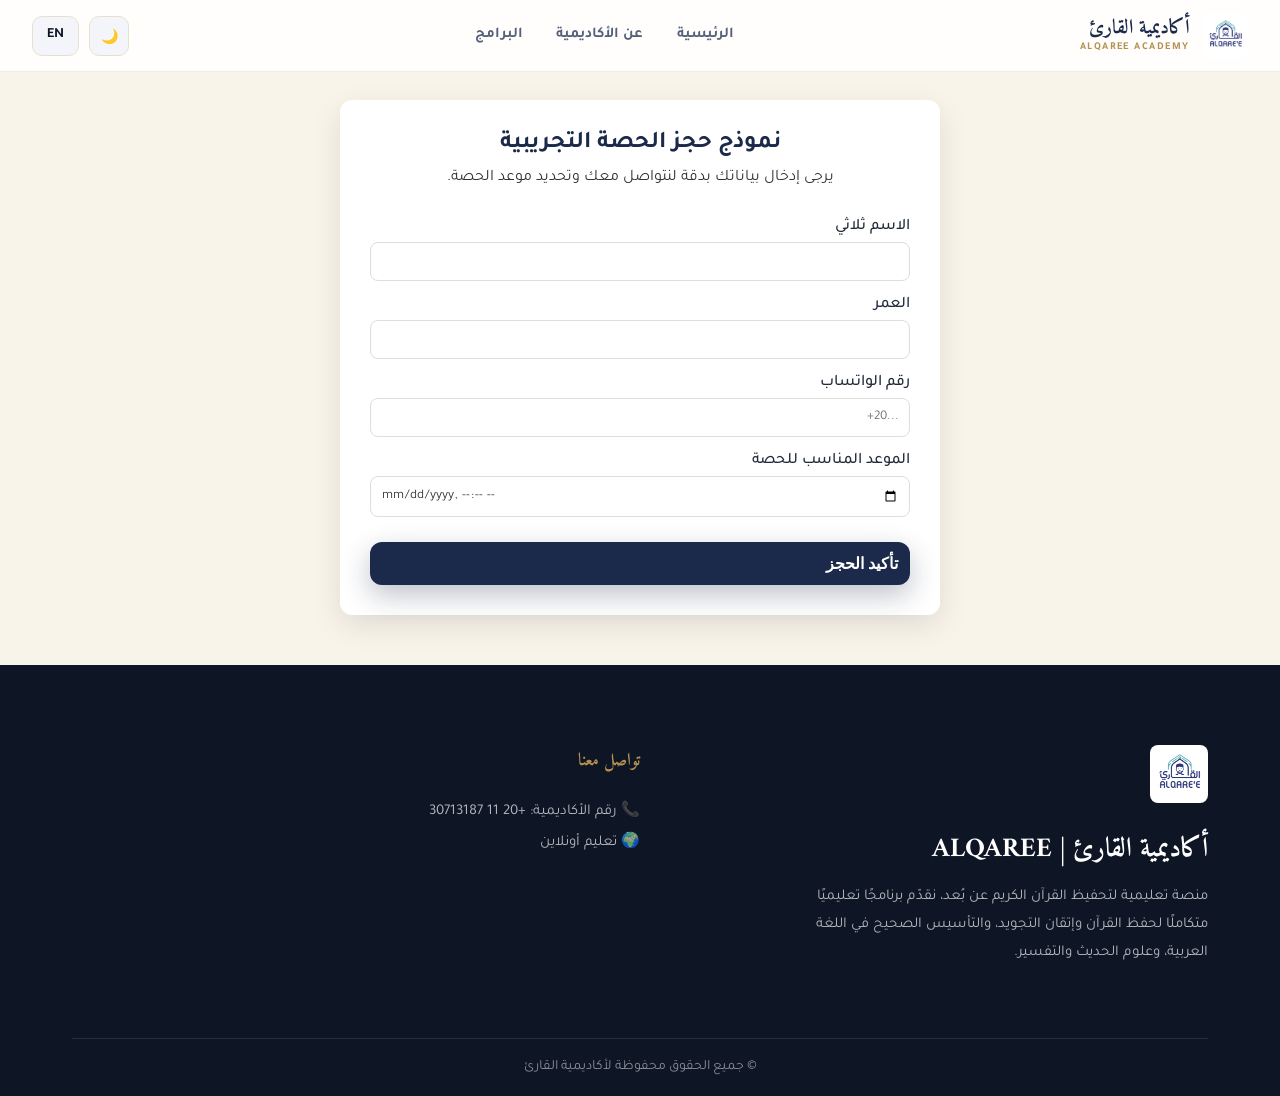
==== booking.html @ 264953ca "Create booking.html" ====
<!DOCTYPE html>
<html lang="ar" dir="rtl" data-theme="light">
<head>
<meta charset="UTF-8">
<meta name="viewport" content="width=device-width, initial-scale=1.0">
<title data-i18n="page_title">حجز الحصة التجريبية | أكاديمية القارئ</title>

<!-- Facebook Domain Verification -->
<meta name="facebook-domain-verification" content="b0ya1igfwfctsyfif7f6wbqthtu5ta" />

<!-- Meta Pixel Code -->
<script>
!function(f,b,e,v,n,t,s)
{if(f.fbq)return;n=f.fbq=function(){n.callMethod?
n.callMethod.apply(n,arguments):n.queue.push(arguments)};
if(!f._fbq)f._fbq=n;n.push=n;n.loaded=!0;n.version='2.0';
n.queue=[];t=b.createElement(e);t.async=!0;
t.src=v;s=b.getElementsByTagName(e)[0];
s.parentNode.insertBefore(t,s)}(window, document,'script',
'https://connect.facebook.net/en_US/fbevents.js');
fbq('init', '1614909166922702');
fbq('track', 'PageView');
// حدث جديد لتتبع من بدأ في ملء البيانات
fbq('track', 'InitiateCheckout'); 
</script>
<noscript><img height="1" width="1" style="display:none"
src="https://www.facebook.com/tr?id=1614909166922702&ev=PageView&noscript=1"
/></noscript>
<!-- End Meta Pixel Code -->

<meta name="description" content="احجز حصتك التجريبية المجانية الآن مع أكاديمية القارئ.">
<meta name="theme-color" content="#1B2A4A">
<link rel="preconnect" href="https://fonts.googleapis.com">
<link rel="preconnect" href="https://fonts.gstatic.com" crossorigin>
<link href="https://fonts.googleapis.com/css2?family=Amiri:wght@400;700&family=Tajawal:wght@300;400;500;700;800;900&family=Inter:wght@300;400;500;600;700&display=swap" rel="stylesheet">
<link rel="stylesheet" href="style.css">

<style>
    /* تنسيقات إضافية لضبط شكل الصفحة لتكون مخصصة للحجز */
    .booking-page-container {
        max-width: 600px;
        margin: 100px auto 50px;
        padding: 30px;
        background-color: var(--card-bg, #fff);
        border-radius: 12px;
        box-shadow: 0 10px 30px rgba(0,0,0,0.1);
    }
    .booking-page-container h2 {
        text-align: center;
        color: var(--primary-color, #1B2A4A);
        margin-bottom: 10px;
    }
    .booking-page-container p {
        text-align: center;
        margin-bottom: 30px;
        color: var(--text-color, #333);
    }
</style>
</head>
<body>

<!-- NAVBAR -->
<nav id="navbar">
  <a class="nav-logo" href="index.html">
    <img src="assets/logo.jpg" alt="أكاديمية القارئ">
    <div class="nav-logo-text">
      <div class="nav-logo-ar" data-i18n="logo_ar">أكاديمية القارئ</div>
      <div class="nav-logo-en">ALQAREE ACADEMY</div>
    </div>
  </a>
  <ul class="nav-links">
    <!-- تم تعديل الروابط لتعود للصفحة الرئيسية -->
    <li><a href="index.html" data-i18n="nav_home">الرئيسية</a></li>
    <li><a href="index.html#about" data-i18n="nav_about">عن الأكاديمية</a></li>
    <li><a href="index.html#services" data-i18n="nav_services">البرامج</a></li>
  </ul>
  <div class="nav-actions">
    <button class="theme-toggle" id="theme-toggle-btn" aria-label="تبديل الوضع الليلي والنهاري">🌙</button>
    <button class="lang-toggle" id="lang-toggle-btn" aria-label="تبديل اللغة">EN</button>
  </div>
</nav>

<!-- MAIN BOOKING SECTION -->
<section class="container">
    <div class="booking-page-container">
        <h2 data-i18n="modal_heading">نموذج حجز الحصة التجريبية</h2>
        <p>يرجى إدخال بياناتك بدقة لنتواصل معك وتحديد موعد الحصة.</p>
        
        <form id="academy-register-form" style="display: flex; flex-direction: column; gap: 15px;">
            <!-- حقل الاسم -->
            <div>
                <label style="display: block; margin-bottom: 5px; font-weight: 500;" data-i18n="form_name">الاسم ثلاثي</label>
                <input type="text" name="name" required style="width: 100%; padding: 10px; border: 1px solid #ddd; border-radius: 8px; font-family: inherit; box-sizing: border-box; background: var(--input-bg, #fff); color: var(--text-color, #333);">
            </div>

            <!-- حقل العمر -->
            <div>
                <label style="display: block; margin-bottom: 5px; font-weight: 500;" data-i18n="form_age">العمر</label>
                <input type="number" name="age" required style="width: 100%; padding: 10px; border: 1px solid #ddd; border-radius: 8px; font-family: inherit; box-sizing: border-box; background: var(--input-bg, #fff); color: var(--text-color, #333);">
            </div>
            
            <!-- حقل الواتساب -->
            <div>
                <label style="display: block; margin-bottom: 5px; font-weight: 500;" data-i18n="form_whatsapp">رقم الواتساب</label>
                <input type="tel" name="whatsapp" dir="ltr" placeholder="+20..." required style="width: 100%; padding: 10px; border: 1px solid #ddd; border-radius: 8px; font-family: inherit; box-sizing: border-box; text-align: right; background: var(--input-bg, #fff); color: var(--text-color, #333);">
            </div>

            <!-- حقل الموعد -->
            <div>
                <label style="display: block; margin-bottom: 5px; font-weight: 500;" data-i18n="form_appointment">الموعد المناسب للحصة</label>
                <input type="datetime-local" name="appointment" required style="width: 100%; padding: 10px; border: 1px solid #ddd; border-radius: 8px; font-family: inherit; box-sizing: border-box; background: var(--input-bg, #fff); color: var(--text-color, #333);">
            </div>
            
            <button type="submit" class="btn-primary" id="submit-btn" style="width: 100%; margin-top: 10px; padding: 12px; font-size: 16px; border: none; cursor: pointer;" data-i18n="form_submit">تأكيد الحجز</button>
            <p id="form-message" style="text-align: center; font-weight: bold; margin-top: 10px; display: none;"></p>
        </form>
    </div>
</section>

<!-- FOOTER -->
<footer>
  <div class="container">
    <div class="footer-grid">
      <div>
        <div class="footer-brand">
            <img src="assets/logo.jpg" alt="أكاديمية القارئ">
            <h2 class="footer-brand-title">أكاديمية القارئ | ALQAREE</h2>
        </div>
        <p class="footer-about" data-i18n="footer_desc">منصة تعليمية لتحفيظ القرآن الكريم عن بُعد، نقدّم برنامجًا تعليميًا متكاملًا لحفظ القرآن وإتقان التجويد، والتأسيس الصحيح في اللغة العربية، وعلوم الحديث والتفسير.</p>
      </div>
      <div>
        <h4 class="footer-col-title" data-i18n="footer_contact_title">تواصل معنا</h4>
        <div class="footer-contact">
            <p data-i18n="footer_phone">📞 رقم الأكاديمية: +20 11 30713187</p>
            <p data-i18n="footer_online">🌍 تعليم أونلاين</p>
        </div>
      </div>
    </div>
    <div class="footer-bottom">
      <p data-i18n="footer_rights">© جميع الحقوق محفوظة لأكاديمية القارئ</p>
    </div>
  </div>
</footer>

<script src="script.js"></script>
</body>
</html>
---- style.css ----
/* ==========================================================================
   أكاديمية القارئ — Design System
   نظام لوني موحّد: كحلي ملكي + بيج دافئ + ذهبي أكاديمي
   ========================================================================== */

:root {
  /* ---- 1. Core brand palette (single source of truth) ---- */
  --navy-950: #0E1626;
  --navy-900: #14213D;
  --navy-800: #1B2A4A;
  --navy-700: #253966;
  --navy-600: #34477A;
  --navy-500: #4B5D8C;
  --navy-100: #E9ECF4;
  --navy-50:  #F3F5FA;

  --gold-700: #9B7A3F;
  --gold-600: #B4914F;   /* ذهبي أكاديمي أساسي */
  --gold-500: #C7A667;
  --gold-300: #DEC48F;
  --gold-100: #F1E5CC;

  --beige-100: #F8F4EA;  /* بيج دافئ — خلفية عامة */
  --beige-50:  #FBF8F1;
  --beige-200: #EFE7D4;
  --ink: #232C3D;        /* لون النص الأساسي */

  /* ---- 2. Semantic tokens (light mode) — used across the whole page ---- */
  --primary-navy: var(--navy-800);
  --primary-navy-deep: var(--navy-950);
  --bg-beige: var(--beige-100);
  --card-bg: #FFFFFF;
  --card-bg-tint: var(--beige-50);
  --accent-gold: var(--gold-600);
  --accent-gold-light: var(--gold-300);
  --accent-gold-soft: rgba(180, 145, 79, 0.12);
  --text-main: var(--ink);
  --shadow-3d: 0 20px 45px rgba(20, 33, 61, 0.10), 0 2px 10px rgba(20, 33, 61, 0.05);

  --primary: var(--navy-700);
  --primary-dark: var(--navy-900);
  --primary-light: var(--navy-500);
  --primary-soft: var(--navy-100);
  --secondary: var(--gold-600);
  --secondary-dark: var(--gold-700);
  --secondary-light: var(--gold-300);
  --secondary-soft: var(--gold-100);
  --background: var(--beige-50);
  --background-soft: var(--beige-200);
  --surface: #FFFFFF;
  --surface-soft: var(--navy-50);
  --text-primary: var(--navy-950);
  --text-secondary: #55617A;
  --text-muted: #7C879C;
  --border: #E7E0CF;
  --divider: rgba(27, 42, 74, 0.08);
  --white: #ffffff;
  --dark-neutral: var(--navy-950);
  --font-display: 'Amiri', serif;
  --font-body: 'Tajawal', sans-serif;
  --radius: 18px;
  --radius-sm: 12px;
  --shadow: 0 4px 24px rgba(27, 42, 74, 0.08);
  --shadow-lg: 0 16px 50px rgba(27, 42, 74, 0.16);
  --wa: #25D366;

  /* ---- 3. Motion tokens ---- */
  --ease-soft: cubic-bezier(0.22, 1, 0.36, 1);
  --ease-spring: cubic-bezier(0.34, 1.56, 0.64, 1);
  --section-pad: 100px;
}

[data-theme="dark"] {
  --primary-navy: #0B1220;
  --primary-navy-deep: #05070D;
  --bg-beige: #0A0F1C;
  --card-bg: #141C30;
  --card-bg-tint: #101728;
  --accent-gold: #D8BD84;
  --accent-gold-light: #E8D6AE;
  --accent-gold-soft: rgba(216, 189, 132, 0.10);
  --text-main: #EDEAE0;
  --shadow-3d: 0 20px 45px rgba(0, 0, 0, 0.45), 0 2px 10px rgba(0, 0, 0, 0.3);

  --primary: #8B97BE;
  --primary-dark: #AEB9DA;
  --primary-light: #3B4A72;
  --primary-soft: #1B2740;
  --secondary: #D8BD84;
  --secondary-dark: #E8D6AE;
  --secondary-light: #8A7343;
  --secondary-soft: #241E12;
  --background: #0A0F1C;
  --background-soft: #101828;
  --surface: #141C30;
  --surface-soft: #1B2540;
  --text-primary: #EDEAE0;
  --text-secondary: #C3C7D4;
  --text-muted: #8891A4;
  --border: #26314A;
  --divider: rgba(139, 151, 190, 0.16);
  --white: #141C30;
  --dark-neutral: #05070D;
}

*, *::before, *::after { box-sizing: border-box; margin: 0; padding: 0; }
html { scroll-behavior: smooth; }

body {
  font-family: var(--font-body);
  background: var(--bg-beige);
  color: var(--text-main);
  overflow-x: hidden;
  transition: background 0.35s ease, color 0.35s ease;
  -webkit-font-smoothing: antialiased;
}

[data-lang="en"] { font-family: 'Inter', var(--font-body); }

/* ── Accessibility: visible keyboard focus everywhere ── */
a:focus-visible,
button:focus-visible,
input:focus-visible,
[tabindex]:focus-visible {
  outline: 2px solid var(--accent-gold);
  outline-offset: 3px;
  border-radius: 4px;
}

::selection { background: var(--accent-gold); color: var(--primary-navy-deep); }

/* ══ SCROLLBAR ══ */
::-webkit-scrollbar { width: 8px; }
::-webkit-scrollbar-track { background: var(--primary-soft); }
::-webkit-scrollbar-thumb { background: var(--primary-light); border-radius: 10px; }

/* ══════════════════════════ NAVBAR ══════════════════════════ */
nav {
  position: fixed; top: 0; left: 0; right: 0; z-index: 1000;
  padding: 0 2rem;
  height: 72px;
  display: flex; align-items: center; justify-content: space-between;
  background: var(--surface);
  background: color-mix(in srgb, var(--surface) 88%, transparent);
  backdrop-filter: blur(20px) saturate(140%);
  -webkit-backdrop-filter: blur(20px) saturate(140%);
  border-bottom: 1px solid var(--divider);
  transition: box-shadow 0.3s ease, height 0.3s ease, background 0.3s ease;
}
nav.scrolled {
  height: 64px;
  box-shadow: 0 8px 32px rgba(20, 33, 61, 0.10);
}
.nav-logo {
  display: flex; align-items: center; gap: 12px;
  text-decoration: none;
}
.nav-logo img {
  height: 46px;
  width: auto;
  object-fit: contain;
  border-radius: 8px;
  transition: transform 0.3s var(--ease-soft);
}
.nav-logo:hover img { transform: rotate(-4deg) scale(1.04); }
.nav-logo-text { line-height: 1.25; }
.nav-logo-ar {
  font-family: var(--font-display);
  font-size: 20px; font-weight: 700;
  color: var(--primary-navy);
}
.nav-logo-en {
  font-size: 10.5px; color: var(--accent-gold);
  letter-spacing: 0.14em;
  text-transform: uppercase;
  font-weight: 700;
}
.nav-links {
  display: flex; align-items: center; gap: 2.1rem;
  list-style: none;
}
.nav-links a {
  position: relative;
  text-decoration: none;
  font-size: 15px; font-weight: 600;
  color: var(--text-secondary);
  transition: color 0.25s ease;
  padding: 4px 0;
}
.nav-links a::after {
  content: '';
  position: absolute; right: 0; bottom: -2px;
  width: 0; height: 2px;
  background: var(--accent-gold);
  transition: width 0.3s var(--ease-soft);
}
[data-dir="ltr"] .nav-links a::after { right: auto; left: 0; }
.nav-links a:hover { color: var(--primary-navy); }
.nav-links a:hover::after { width: 100%; }

.nav-actions {
  display: flex; align-items: center; gap: 10px;
}
.theme-toggle, .lang-toggle {
  background: var(--surface-soft);
  border: 1px solid var(--border);
  color: var(--text-primary);
  width: 40px; height: 40px;
  border-radius: 10px;
  cursor: pointer;
  display: flex; align-items: center; justify-content: center;
  font-size: 14px; font-weight: 700;
  transition: all 0.25s var(--ease-soft);
}
.lang-toggle { width: auto; padding: 0 14px; font-family: inherit; }
.theme-toggle:hover, .lang-toggle:hover {
  background: var(--accent-gold-soft);
  border-color: var(--accent-gold);
  color: var(--accent-gold);
  transform: translateY(-2px);
}

.nav-cta {
  background: var(--primary-navy);
  color: #fff !important;
  padding: 11px 26px;
  border-radius: 10px;
  font-weight: 700 !important;
  border: none;
  cursor: pointer;
  letter-spacing: 0.01em;
  transition: background 0.25s ease, transform 0.2s var(--ease-spring), box-shadow 0.25s ease !important;
  box-shadow: 0 6px 18px rgba(20, 33, 61, 0.22);
}
.nav-cta:hover {
  background: linear-gradient(135deg, var(--primary-navy), var(--navy-700));
  transform: translateY(-2px);
  box-shadow: 0 10px 26px rgba(20, 33, 61, 0.3);
}

.nav-hamburger {
  display: none;
  flex-direction: column; justify-content: center; gap: 5px;
  cursor: pointer; padding: 4px; width: 34px; height: 34px;
  background: none; border: none;
}
.nav-hamburger span {
  display: block; width: 24px; height: 2px;
  background: var(--text-primary); border-radius: 2px;
  transition: transform 0.3s var(--ease-soft), opacity 0.2s ease;
}
.nav-hamburger.active span:nth-child(1) { transform: translateY(7px) rotate(45deg); }
.nav-hamburger.active span:nth-child(2) { opacity: 0; }
.nav-hamburger.active span:nth-child(3) { transform: translateY(-7px) rotate(-45deg); }

.mobile-menu {
  position: fixed; top: 0; left: 0; right: 0; z-index: 999;
  background: var(--surface);
  padding: 90px 1.75rem 2rem;
  box-shadow: var(--shadow-lg);
  display: flex; flex-direction: column; gap: 0.25rem;
  min-height: 100vh;
  transform: translateY(-12px);
  opacity: 0;
  visibility: hidden;
  pointer-events: none;
  transition: opacity 0.3s var(--ease-soft), transform 0.35s var(--ease-soft), visibility 0.3s;
}
.mobile-menu.open {
  transform: translateY(0);
  opacity: 1;
  visibility: visible;
  pointer-events: auto;
}
.mobile-menu a {
  text-decoration: none; font-size: 17px; font-weight: 700;
  color: var(--text-primary); padding: 14px 4px;
  border-bottom: 1px solid var(--border);
  opacity: 0; transform: translateY(10px);
  transition: opacity 0.35s ease, transform 0.35s ease, color 0.2s ease;
}
.mobile-menu.open a { opacity: 1; transform: translateY(0); }
.mobile-menu.open a:nth-child(1) { transition-delay: 0.05s; }
.mobile-menu.open a:nth-child(2) { transition-delay: 0.1s; }
.mobile-menu.open a:nth-child(3) { transition-delay: 0.15s; }
.mobile-menu.open a:nth-child(4) { transition-delay: 0.2s; }
.mobile-menu.open a:nth-child(5) { transition-delay: 0.25s; }
.mobile-menu.open a:nth-child(6) { transition-delay: 0.3s; }
.mobile-menu a:hover { color: var(--accent-gold); }
.mobile-actions {
  display: flex; gap: 10px; justify-content: space-between; margin-top: 14px;
}
.mobile-actions button { flex: 1; padding: 12px; border-radius: 10px; }
.mobile-cta { text-align: center; display: block; width: 100%; border-bottom: none !important; opacity: 1 !important; transform: none !important; margin-top: 8px; }

/* ══════════════════════════ HERO ══════════════════════════ */
.hero {
  min-height: 100vh;
  display: flex; align-items: center;
  position: relative;
  overflow: hidden;
  padding-top: 72px;
  background: linear-gradient(160deg, var(--navy-50) 0%, var(--bg-beige) 55%);
}
.hero-pattern {
  position: absolute; inset: 0;
  opacity: 0.5;
  background-image:
    repeating-linear-gradient(45deg, rgba(180,145,79,0.07) 0 1px, transparent 1px 46px),
    repeating-linear-gradient(-45deg, rgba(180,145,79,0.07) 0 1px, transparent 1px 46px),
    radial-gradient(circle at 15% 25%, rgba(27, 42, 74, 0.07) 0%, transparent 45%),
    radial-gradient(circle at 85% 75%, rgba(180, 145, 79, 0.10) 0%, transparent 40%);
  -webkit-mask-image: linear-gradient(180deg, rgba(0,0,0,0.9), rgba(0,0,0,0.15));
  mask-image: linear-gradient(180deg, rgba(0,0,0,0.9), rgba(0,0,0,0.15));
}

.hero-content {
  position: relative; z-index: 1;
  max-width: 1200px; margin: 0 auto;
  padding: 4rem 2rem;
  display: grid; grid-template-columns: 1.1fr 0.9fr;
  gap: 4rem; align-items: center;
}
.hero-badge {
  display: inline-flex; align-items: center; gap: 8px;
  background: var(--surface);
  border: 1px solid var(--accent-gold-soft);
  color: var(--primary-navy);
  padding: 9px 22px; border-radius: 50px;
  font-size: 13.5px; font-weight: 700;
  letter-spacing: 0.02em;
  margin-bottom: 1.5rem;
  box-shadow: var(--shadow);
  animation: fadeInDown 0.8s var(--ease-soft) both;
}
.hero-title {
  font-family: var(--font-display);
  font-size: clamp(2.4rem, 5vw, 4rem);
  font-weight: 700;
  color: var(--text-primary);
  line-height: 1.22;
  margin-bottom: 1.2rem;
  animation: fadeInDown 0.9s var(--ease-soft) both;
  animation-delay: 0.1s;
}
.hero-title span { color: var(--primary-navy); display: block; font-size: clamp(1.8rem, 3.5vw, 2.5rem); margin-top: 12px;}
.hero-title span:last-child { color: var(--accent-gold); }
.hero-sub {
  font-size: 18px; font-weight: 500;
  color: var(--text-secondary);
  line-height: 1.85;
  max-width: 560px;
  margin-bottom: 2.5rem;
  animation: fadeInDown 1s var(--ease-soft) both;
  animation-delay: 0.2s;
}
.hero-btns {
  display: flex; gap: 16px; flex-wrap: wrap;
  animation: fadeInDown 1.1s var(--ease-soft) both;
  animation-delay: 0.3s;
}
.btn-primary {
  display: inline-flex; align-items: center; gap: 8px;
  background: var(--primary-navy);
  color: var(--white);
  padding: 17px 34px;
  border-radius: 12px;
  font-size: 16px; font-weight: 700;
  text-decoration: none; border: none; cursor: pointer;
  transition: transform 0.25s var(--ease-spring), box-shadow 0.3s ease, background 0.3s ease;
  box-shadow: 0 10px 28px rgba(20, 33, 61, 0.28);
}
.btn-primary:hover {
  background: linear-gradient(135deg, var(--primary-navy), var(--navy-700));
  transform: translateY(-3px);
  box-shadow: 0 16px 36px rgba(20, 33, 61, 0.35);
  color: white;
}
.btn-wa {
  display: inline-flex; align-items: center; gap: 8px;
  background: var(--wa);
  color: #fff;
  padding: 17px 34px;
  border-radius: 12px;
  font-size: 16px; font-weight: 700;
  text-decoration: none;
  transition: transform 0.25s var(--ease-spring), box-shadow 0.3s ease, background 0.3s ease;
  box-shadow: 0 10px 28px rgba(37,211,102,0.28);
}
.btn-wa:hover { background: #20ba5a; transform: translateY(-3px); box-shadow: 0 16px 36px rgba(37,211,102,0.35); color: white; }

.hero-visual {
  display: flex; justify-content: center; align-items: center;
  animation: fadeIn 1.2s var(--ease-soft) both;
  animation-delay: 0.3s;
  position: relative;
}
.hero-visual::before {
  content: '';
  position: absolute;
  width: min(80vw, 340px); height: min(80vw, 340px);
  border: 1px solid var(--accent-gold-soft);
  border-radius: 50%;
  animation: spin 40s linear infinite;
}
.hero-visual::after {
  content: '';
  position: absolute;
  width: min(65vw, 270px); height: min(65vw, 270px);
  border: 1px dashed var(--accent-gold-soft);
  border-radius: 50%;
}
.hero-visual img {
  width: min(70vw, 300px);
  height: auto;
  border-radius: 20px;
  box-shadow: var(--shadow-lg);
  border: 4px solid var(--surface);
  position: relative;
}
@keyframes spin { from { transform: rotate(0deg); } to { transform: rotate(360deg); } }
@keyframes fadeInDown { from { opacity: 0; transform: translateY(-24px); } to { opacity: 1; transform: translateY(0); } }
@keyframes fadeIn { from { opacity: 0; } to { opacity: 1; } }

/* ══════════════════════════ SECTION BASE ══════════════════════════ */
section {
  padding: var(--section-pad) 0;
  scroll-margin-top: 72px;
}
.container { max-width: 1200px; margin: 0 auto; padding: 0 2rem; }
.section-tag {
  display: inline-flex; align-items: center; gap: 8px;
  background: var(--accent-gold-soft);
  color: var(--gold-700);
  padding: 8px 18px; border-radius: 50px;
  font-size: 13.5px; font-weight: 700;
  letter-spacing: 0.02em;
  margin-bottom: 16px;
}
[data-theme="dark"] .section-tag { color: var(--accent-gold); }
.section-title {
  font-family: var(--font-display);
  font-size: clamp(2rem, 4vw, 2.75rem);
  font-weight: 700;
  color: var(--text-primary);
  line-height: 1.3;
  margin-bottom: 1rem;
}
.section-sub {
  font-size: 17px; color: var(--text-secondary);
  line-height: 1.85; max-width: 700px;
}
.text-center { text-align: center; margin-left: auto; margin-right: auto;}

/* ══ Scroll-reveal: soft, staggered ══ */
.reveal {
  opacity: 0;
  transform: translateY(28px);
  transition: opacity 0.7s var(--ease-soft), transform 0.7s var(--ease-soft);
}
.reveal.visible { opacity: 1; transform: translateY(0); }

@media (prefers-reduced-motion: no-preference) {
  .reveal.visible .service-card,
  .reveal.visible .process-step,
  .reveal.visible .feature-item,
  .reveal.visible .pricing-card,
  .reveal.visible .stat-item,
  .reveal.visible .faq-item {
    animation: cardRise 0.6s var(--ease-soft) both;
  }
  .services-grid .service-card:nth-child(1), .process-steps .process-step:nth-child(1), .features-list .feature-item:nth-child(1), .stats-grid .stat-item:nth-child(1), .faq-list .faq-item:nth-child(1) { animation-delay: 0.03s; }
  .services-grid .service-card:nth-child(2), .process-steps .process-step:nth-child(2), .features-list .feature-item:nth-child(2), .stats-grid .stat-item:nth-child(2), .faq-list .faq-item:nth-child(2) { animation-delay: 0.09s; }
  .services-grid .service-card:nth-child(3), .process-steps .process-step:nth-child(3), .features-list .feature-item:nth-child(3), .stats-grid .stat-item:nth-child(3), .faq-list .faq-item:nth-child(3) { animation-delay: 0.15s; }
  .services-grid .service-card:nth-child(4), .process-steps .process-step:nth-child(4), .features-list .feature-item:nth-child(4), .stats-grid .stat-item:nth-child(4), .faq-list .faq-item:nth-child(4) { animation-delay: 0.21s; }
  .services-grid .service-card:nth-child(5), .process-steps .process-step:nth-child(5), .features-list .feature-item:nth-child(5), .faq-list .faq-item:nth-child(5) { animation-delay: 0.27s; }
  .services-grid .service-card:nth-child(6), .process-steps .process-step:nth-child(6), .features-list .feature-item:nth-child(6), .faq-list .faq-item:nth-child(6) { animation-delay: 0.33s; }
  .features-list .feature-item:nth-child(7), .faq-list .faq-item:nth-child(7) { animation-delay: 0.39s; }
  .features-list .feature-item:nth-child(8) { animation-delay: 0.45s; }
  .features-list .feature-item:nth-child(9) { animation-delay: 0.51s; }
  .pricing-card:nth-child(1) { animation-delay: 0.05s; }
  .pricing-card:nth-child(2) { animation-delay: 0.16s; }
}
@keyframes cardRise { from { opacity: 0; transform: translateY(18px); } to { opacity: 1; transform: translateY(0); } }

/* ══════════════════════════ STATS BAR ══════════════════════════ */
.stats-bar {
  background: var(--surface);
  border-bottom: 1px solid var(--border);
  border-top: 1px solid var(--border);
  padding: 3.25rem 0;
}
.stats-grid {
  display: grid;
  grid-template-columns: repeat(auto-fit, minmax(200px, 1fr));
  gap: 2rem;
  text-align: center;
}
.stat-item { padding: 1rem; transition: transform 0.3s var(--ease-soft); }
.stat-item:hover { transform: translateY(-4px); }
.stat-icon { font-size: 30px; margin-bottom: 14px; color: var(--accent-gold); }
.stat-num { font-size: 38px; font-weight: 900; color: var(--text-primary); line-height: 1; margin-bottom: 10px; font-family: var(--font-display);}
.stat-label { font-size: 15.5px; font-weight: 600; color: var(--text-secondary); }

/* ══════════════════════════ ABOUT ══════════════════════════ */
.about { background: var(--background-soft); }
.about-grid { display: grid; grid-template-columns: 1fr 1fr; gap: 4.5rem; align-items: center;}
.about-card {
    background: var(--surface);
    padding: 2.4rem;
    border-radius: var(--radius);
    box-shadow: var(--shadow);
    border: 1px solid var(--divider);
    border-inline-start: 3px solid var(--accent-gold);
    margin-bottom: 1.5rem;
    transition: transform 0.35s var(--ease-soft), box-shadow 0.35s ease;
}
.about-card:hover { transform: translateY(-4px); box-shadow: var(--shadow-lg); }
.about-card h3 { color: var(--primary-navy); font-family: var(--font-display); font-size: 23px; margin-bottom: 12px;}
.about-card p { color: var(--text-secondary); line-height: 1.85; font-size: 15.5px;}

/* ══════════════════════════ SERVICES ══════════════════════════ */
.services { background: var(--surface); }
.services-grid {
  display: grid;
  grid-template-columns: repeat(auto-fill, minmax(280px, 1fr));
  gap: 24px; margin-top: 4rem;
}
.service-card {
  background: var(--background-soft);
  border-radius: var(--radius);
  padding: 2.2rem 2rem;
  box-shadow: var(--shadow);
  border: 1px solid var(--border);
  transition: transform 0.35s var(--ease-soft), box-shadow 0.35s ease, background 0.35s ease, border-color 0.35s ease;
  text-align: center;
}
.service-card:hover {
  transform: translateY(-6px);
  box-shadow: var(--shadow-lg);
  border-color: var(--accent-gold);
  background: var(--surface);
}
.service-icon {
  width: 62px; height: 62px;
  background: var(--primary-soft);
  color: var(--primary-navy);
  border-radius: 16px;
  display: flex; align-items: center; justify-content: center;
  font-size: 27px; margin: 0 auto 1.4rem;
  transition: transform 0.35s var(--ease-spring), background 0.35s ease, color 0.35s ease;
}
.service-card:hover .service-icon { background: var(--primary-navy); color: var(--accent-gold-light); transform: scale(1.08) rotate(-4deg); }
.service-title { font-size: 19.5px; font-weight: 700; color: var(--text-primary); margin-bottom: 10px; font-family: var(--font-display);}
.service-text { font-size: 15px; color: var(--text-secondary); line-height: 1.65; }

/* ══════════════════════════ PROCESS ══════════════════════════ */
.process { background: var(--background-soft); }
.process-steps {
  display: grid;
  grid-template-columns: repeat(auto-fill, minmax(250px, 1fr));
  gap: 28px; margin-top: 4rem;
  position: relative;
}
.process-step {
    background: var(--surface);
    padding: 2rem;
    border-radius: var(--radius);
    text-align: center;
    position: relative; z-index: 1;
    box-shadow: var(--shadow);
    border: 1px solid var(--divider);
    transition: transform 0.35s var(--ease-soft), box-shadow 0.35s ease;
}
.process-step:hover { transform: translateY(-5px); box-shadow: var(--shadow-lg); }
.step-num {
  width: 48px; height: 48px;
  background: var(--primary-navy);
  border-radius: 12px;
  display: flex; align-items: center; justify-content: center;
  margin: 0 auto 1.2rem;
  font-size: 19px; font-weight: 900;
  color: var(--accent-gold);
  font-family: var(--font-display);
}
.step-title { font-size: 17.5px; font-weight: 700; color: var(--text-primary); margin-bottom: 10px; }
.step-text { font-size: 14.5px; color: var(--text-muted); line-height: 1.65; }

/* ══════════════════════════ FEATURES ══════════════════════════ */
.features { background: var(--surface); }
.features-list { display: grid; grid-template-columns: repeat(auto-fit, minmax(300px, 1fr)); gap: 18px; margin-top: 3rem;}
.feature-item {
  display: flex; align-items: center; gap: 15px; padding: 17px 18px;
  background: var(--background-soft); border-radius: 12px; border: 1px solid var(--border);
  transition: transform 0.3s var(--ease-soft), border-color 0.3s ease, background 0.3s ease;
}
.feature-item:hover { transform: translateX(-4px); border-color: var(--accent-gold); background: var(--accent-gold-soft); }
[data-dir="ltr"] .feature-item:hover { transform: translateX(4px); }
.feature-item span:first-child { font-size: 20px; }
.feature-item span:last-child { font-weight: 600; color: var(--text-primary); font-size: 15.5px;}

/* ══════════════════════════ PRICING — Glassmorphism 3D ══════════════════════════ */
.pricing-card {
  background: linear-gradient(165deg, var(--card-bg) 0%, var(--card-bg-tint) 100%);
  border-radius: 24px;
  padding: 42px 32px;
  width: 350px;
  position: relative;
  box-shadow: var(--shadow-3d);
  transition: transform 0.45s var(--ease-spring), box-shadow 0.45s ease, border-color 0.45s ease;
  transform-style: preserve-3d;
  perspective: 1000px;
  border: 1px solid var(--accent-gold-soft);
  backdrop-filter: blur(10px);
}
.pricing-card--wide { width: 450px; }
.pricing-card:hover {
  transform: translateY(-8px) rotateX(2deg) rotateY(-2deg);
  box-shadow: 0 34px 64px rgba(20, 33, 61, 0.14), 0 12px 24px rgba(180, 145, 79, 0.12);
  border-color: var(--accent-gold);
}

.badge-3d {
  position: absolute;
  top: -15px;
  right: 30px;
  background: linear-gradient(135deg, var(--gold-500), var(--gold-700));
  color: #fff;
  padding: 8px 20px;
  border-radius: 50px;
  font-weight: 700;
  font-size: 13.5px;
  box-shadow: 0 8px 18px rgba(180, 145, 79, 0.35);
  transform: translateZ(30px);
}
[data-dir="ltr"] .badge-3d { right: auto; left: 30px; }

.pricing-card h3 {
  color: var(--primary-navy);
  font-size: 25px;
  text-align: center;
  margin-bottom: 26px;
  font-weight: 800;
  font-family: var(--font-display);
  transform: translateZ(20px);
}

.btn-3d {
  width: 100%;
  background: linear-gradient(135deg, var(--primary-navy), var(--navy-950));
  color: #fff;
  border: none;
  padding: 16px;
  border-radius: 14px;
  font-size: 15.5px;
  font-weight: 700;
  cursor: pointer;
  box-shadow: 0 10px 22px rgba(20, 33, 61, 0.25);
  transition: transform 0.3s var(--ease-spring), box-shadow 0.3s ease, background 0.3s ease;
  transform: translateZ(25px);
}
.btn-3d:hover {
  background: linear-gradient(135deg, var(--navy-950), var(--primary-navy));
  box-shadow: 0 14px 30px rgba(20, 33, 61, 0.35);
  transform: translateY(-3px) translateZ(25px);
}
.btn-3d--wa {
  background: linear-gradient(135deg, var(--wa), #1da851);
  box-shadow: 0 10px 22px rgba(37,211,102,0.28);
  text-decoration: none;
  display: inline-flex; align-items: center; justify-content: center;
}
.btn-3d--wa:hover { background: linear-gradient(135deg, #1da851, var(--wa)); box-shadow: 0 14px 30px rgba(37,211,102,0.35); }
.btn-outline-navy {
  background: transparent;
  color: var(--primary-navy);
  border: 2px solid var(--primary-navy);
  box-shadow: none;
  text-decoration: none;
}
.btn-outline-navy:hover {
  background: var(--primary-navy);
  color: #fff;
  box-shadow: 0 10px 22px rgba(20, 33, 61, 0.22);
}
[data-theme="dark"] .btn-outline-navy { color: var(--text-primary); border-color: var(--accent-gold); }
[data-theme="dark"] .btn-outline-navy:hover { background: var(--accent-gold); color: var(--navy-950); }

.pricing-features {
  list-style: none;
  padding: 0;
  margin-bottom: 30px;
  transform: translateZ(10px);
}
.pricing-features li {
  display: flex;
  align-items: center;
  justify-content: space-between;
  gap: 10px;
  margin-bottom: 14px;
  font-size: 15px;
  color: var(--text-main);
  border-bottom: 1px solid var(--divider);
  padding-bottom: 9px;
}
.pricing-features .check { color: var(--accent-gold); font-size: 16px; }
.pricing-features .dot { color: var(--accent-gold); font-size: 20px; font-weight: bold; }

.discount-lead { color: var(--text-muted); margin-bottom: 20px; text-align: center; transform: translateZ(10px); }

.discount-box {
  background: var(--accent-gold-soft);
  border: 1px solid var(--accent-gold-soft);
  border-radius: 16px;
  padding: 20px;
  transform: translateZ(15px);
}
.discount-box h4 {
  color: var(--primary-navy);
  margin-bottom: 15px;
  font-size: 17.5px;
  font-family: var(--font-display);
}
[data-theme="dark"] .discount-box h4 { color: var(--accent-gold); }

.pricing-grid, .discounts-grid {
  display: flex; flex-wrap: wrap; justify-content: center; gap: 30px; margin-top: 3rem;
}

/* ══ HELP BANNER ══ */
.help-banner-content {
  background: linear-gradient(155deg, var(--primary-navy) 0%, var(--navy-950) 100%);
  border-radius: 26px;
  padding: 64px 40px;
  text-align: center;
  color: white;
  box-shadow: var(--shadow-3d);
  position: relative;
  overflow: hidden;
  transform-style: preserve-3d;
  perspective: 1000px;
  transition: transform 0.45s var(--ease-spring);
}
.help-banner-content::before {
  content: '';
  position: absolute; inset: 0;
  background-image:
    repeating-linear-gradient(45deg, rgba(216,189,132,0.06) 0 1px, transparent 1px 40px),
    repeating-linear-gradient(-45deg, rgba(216,189,132,0.06) 0 1px, transparent 1px 40px);
  pointer-events: none;
}
.help-banner-content:hover { transform: translateY(-5px) rotateX(1.5deg); }
.help-banner-content h2 {
  font-size: 32px;
  margin-bottom: 15px;
  font-weight: 800;
  font-family: var(--font-display);
  transform: translateZ(30px);
  position: relative;
}
.help-banner-content p {
  font-size: 18px;
  margin-bottom: 30px;
  opacity: 0.85;
  transform: translateZ(20px);
  position: relative;
}
.help-btns {
  display: flex;
  justify-content: center;
  gap: 20px;
  flex-wrap: wrap;
  transform: translateZ(35px);
  position: relative;
}
.help-btns .btn-3d { width: auto; padding: 16px 34px; }

/* ══ CHILDREN ══ */
.children {
  background: linear-gradient(150deg, var(--primary-soft), var(--surface));
  border-radius: 30px; margin: 4rem 2rem; padding: 4rem;
  border: 1px solid var(--border); box-shadow: var(--shadow);
  position: relative; overflow: hidden;
}
.children-content { text-align: center; max-width: 800px; margin: 0 auto; position: relative; }
.children-tags { display: flex; flex-wrap: wrap; justify-content: center; gap: 10px; margin-top: 2rem;}
.child-tag {
  background: var(--surface); padding: 10px 22px; border-radius: 50px;
  font-weight: 600; color: var(--primary-navy);
  box-shadow: 0 3px 12px rgba(20,33,61,0.06); border: 1px solid var(--border);
  transition: transform 0.25s var(--ease-spring), border-color 0.25s ease, color 0.25s ease;
}
.child-tag:hover { transform: translateY(-3px); border-color: var(--accent-gold); color: var(--gold-700); }

/* ══ BOOKING CTA ══ */
.booking-cta {
  background: linear-gradient(135deg, var(--primary-navy) 0%, var(--navy-700) 100%);
  padding: 88px 2rem; text-align: center; border-radius: 26px; margin: 4rem 2rem;
  box-shadow: var(--shadow-lg);
  color: white;
  position: relative; overflow: hidden;
}
.booking-cta::before {
  content: '';
  position: absolute; inset: 0;
  background-image:
    repeating-linear-gradient(45deg, rgba(216,189,132,0.05) 0 1px, transparent 1px 40px),
    repeating-linear-gradient(-45deg, rgba(216,189,132,0.05) 0 1px, transparent 1px 40px);
}
.booking-cta > * { position: relative; }
.booking-cta .section-title { color: white; }
.booking-cta .section-sub { color: rgba(255,255,255,0.85); margin-bottom: 2rem;}
.booking-cta .btn-primary { background: var(--accent-gold); color: var(--navy-950); box-shadow: 0 10px 28px rgba(0,0,0,0.25); }
.booking-cta .btn-primary:hover { background: var(--gold-500); color: var(--navy-950); }

/* ══════════════════════════ MODAL POPUP ══════════════════════════ */
.modal-overlay {
  position: fixed; inset: 0; z-index: 2000;
  background: rgba(11, 18, 32, 0.65);
  backdrop-filter: blur(6px);
  display: flex; align-items: center; justify-content: center;
  padding: 1rem;
  opacity: 0; visibility: hidden;
  transition: opacity 0.35s var(--ease-soft), visibility 0.35s;
}
.modal-overlay.open { opacity: 1; visibility: visible; }
.modal-container {
  background: var(--surface);
  width: 100%; max-width: 800px;
  max-height: 90vh;
  border-radius: 22px;
  box-shadow: var(--shadow-lg);
  padding: 32px 22px 22px;
  position: relative;
  overflow-y: auto;
  transform: translateY(24px) scale(0.97);
  opacity: 0;
  transition: transform 0.4s var(--ease-spring), opacity 0.3s ease;
  border-top: 3px solid var(--accent-gold);
}
.modal-overlay.open .modal-container { transform: translateY(0) scale(1); opacity: 1; }
.modal-close {
  position: absolute; top: 16px; left: 16px;
  background: var(--background-soft);
  border: none; color: var(--text-primary);
  width: 38px; height: 38px; border-radius: 50%;
  font-size: 22px; cursor: pointer;
  display: flex; align-items: center; justify-content: center;
  transition: background 0.25s ease, transform 0.25s var(--ease-spring), color 0.25s ease;
}
[data-dir="ltr"] .modal-close { left: auto; right: 16px; }
.modal-close:hover { background: var(--accent-gold); color: #fff; transform: rotate(90deg); }
.modal-title {
  font-family: var(--font-display);
  color: var(--primary-navy);
  font-size: 23px;
  margin-bottom: 16px;
  text-align: center;
}

.form-container {
  margin-top: 1rem;
  background: var(--surface);
  border-radius: 14px;
  overflow: hidden;
  padding: 5px;
}
.form-container iframe { width: 100%; height: 700px; border: none; border-radius: 10px; }

/* ══════════════════════════ FAQ ══════════════════════════ */
.faq { background: var(--background-soft); }
.faq-list { max-width: 800px; margin: 3rem auto 0; }
.faq-item {
  background: var(--surface);
  border: 1px solid var(--border);
  border-radius: var(--radius-sm);
  margin-bottom: 14px;
  overflow: hidden;
  transition: box-shadow 0.3s ease, border-color 0.3s ease;
}
.faq-item:hover { box-shadow: var(--shadow); border-color: var(--accent-gold); }
.faq-item.open { border-color: var(--primary-navy); box-shadow: var(--shadow); }
.faq-q {
  display: flex; align-items: center; justify-content: space-between; gap: 12px;
  padding: 20px 24px; cursor: pointer;
  font-size: 16px; font-weight: 700; color: var(--text-primary);
  width: 100%; border: none; background: transparent; text-align: inherit; font-family: inherit;
}
.faq-arrow {
  width: 32px; height: 32px;
  background: var(--primary-soft); color: var(--primary-navy);
  border-radius: 50%;
  display: flex; align-items: center; justify-content: center;
  font-size: 13px; flex-shrink: 0;
  transition: transform 0.35s var(--ease-spring), background 0.3s ease, color 0.3s ease;
}
.faq-item.open .faq-arrow { background: var(--accent-gold); color: #fff; transform: rotate(180deg); }
.faq-a {
  max-height: 0; overflow: hidden;
  transition: max-height 0.45s var(--ease-soft), padding 0.3s ease;
  padding: 0 24px;
}
.faq-item.open .faq-a { max-height: 300px; padding: 0 24px 20px; }
.faq-a p { font-size: 15px; color: var(--text-secondary); line-height: 1.85; }

/* ══════════════════════════ FOOTER ══════════════════════════ */
footer { background: var(--dark-neutral); padding: 80px 0 20px; color: white; }
.footer-grid { display: grid; grid-template-columns: 2fr 1fr 1fr; gap: 4rem; margin-bottom: 3rem; }
.footer-brand img { height: 58px; margin-bottom: 15px; border-radius: 8px;}
.footer-brand-title { font-family: var(--font-display); font-size: 27px; margin-bottom: 10px; }
.footer-about { font-size: 15px; color: rgba(255,255,255,0.68); line-height: 1.85; margin-bottom: 1.5rem; max-width: 400px;}
.footer-col-title { font-size: 17.5px; font-weight: 700; color: var(--accent-gold); margin-bottom: 1.5rem; font-family: var(--font-display);}
.footer-links { list-style: none; }
.footer-links li { margin-bottom: 12px; }
.footer-links a { font-size: 15px; color: rgba(255,255,255,0.68); text-decoration: none; transition: color 0.25s ease, padding-right 0.25s ease; }
[data-dir="ltr"] .footer-links a { transition: color 0.25s ease, padding-left 0.25s ease; }
.footer-links a:hover { color: var(--accent-gold); padding-right: 4px; }
[data-dir="ltr"] .footer-links a:hover { padding-right: 0; padding-left: 4px; }
.footer-link-btn {
  cursor: pointer; background: none; border: none; color: rgba(255,255,255,0.68);
  padding: 0; font: inherit; text-align: inherit;
}
.footer-contact p { font-size: 15px; color: rgba(255,255,255,0.68); margin-bottom: 10px; display: flex; align-items: center; gap: 10px;}
.footer-wa-btn {
  display: inline-flex; align-items: center; gap: 8px; margin-top: 15px; padding: 11px 22px;
  background: var(--wa); color: white; border-radius: 10px; text-decoration: none; font-weight: 700;
  transition: transform 0.25s var(--ease-spring), box-shadow 0.25s ease;
}
.footer-wa-btn:hover { transform: translateY(-3px); box-shadow: 0 10px 24px rgba(37,211,102,0.3); }
.footer-bottom {
  border-top: 1px solid rgba(255,255,255,0.1);
  padding-top: 20px; text-align: center;
  font-size: 14px; color: rgba(255,255,255,0.5);
}

/* ══════════════════════════ WHATSAPP FLOAT ══════════════════════════ */
.wa-float { position: fixed; bottom: calc(20px + env(safe-area-inset-bottom)); left: 30px; z-index: 999; }
[data-dir="ltr"] .wa-float { left: auto; right: 30px; }
.wa-float-btn {
  width: 58px; height: 58px;
  background: var(--wa);
  border-radius: 50%;
  display: flex; align-items: center; justify-content: center;
  box-shadow: 0 8px 26px rgba(37,211,102,0.4);
  text-decoration: none;
  transition: transform 0.3s var(--ease-spring);
  animation: wa-pulse 2.4s infinite;
}
.wa-float-btn:hover { transform: scale(1.1) rotate(-6deg); }
@keyframes wa-pulse {
  0% { box-shadow: 0 0 0 0 rgba(37,211,102,0.55); }
  70% { box-shadow: 0 0 0 16px rgba(37,211,102,0); }
  100% { box-shadow: 0 0 0 0 rgba(37,211,102,0); }
}
.wa-float-btn svg { width: 30px; height: 30px; fill: #fff; }

/* ══════════════════════════ RESPONSIVE ══════════════════════════ */
@media (max-width: 992px) {
  :root { --section-pad: 72px; }
  .hero-content, .about-grid { grid-template-columns: 1fr; text-align: center; gap: 3rem;}
  .hero-sub { margin-inline: auto; }
  .hero-btns { justify-content: center; }
  .about-card { text-align: center; border-inline-start: none; border-top: 3px solid var(--accent-gold); }
  .footer-grid { grid-template-columns: 1fr; gap: 2.5rem; text-align: center; }
  .footer-brand, .footer-contact, .footer-links { align-items: center; }
  .footer-about { margin-inline: auto; }
  .footer-contact p { justify-content: center; }
  .children { margin: 2rem 1rem; padding: 2.5rem 1.5rem;}
  .booking-cta { margin: 2rem 1rem; padding: 4rem 1.5rem;}
  .pricing-card--wide { width: 100%; max-width: 450px; }
}
@media (max-width: 768px) {
  .nav-links, .nav-actions .theme-toggle, .nav-actions .lang-toggle { display: none; }
  .nav-hamburger { display: flex; }
  .nav-actions { gap: 8px; }
  .nav-actions .nav-cta { display: none; }
  section { padding: 56px 0; }
  .hero-title { font-size: 2.15rem; }
  .hero-title span { font-size: 1.45rem; }
  .hero-visual img { width: min(60vw, 220px); }
  .hero-visual::before, .hero-visual::after { display: none; }
  .modal-container { max-height: 95vh; padding: 22px 12px; }
  .form-container iframe { height: 750px; }
  .pricing-card { width: 100%; max-width: 380px; padding: 34px 24px; }
}

@media (prefers-reduced-motion: reduce) {
  *, *::before, *::after {
    animation-duration: 0.01ms !important;
    animation-iteration-count: 1 !important;
    transition-duration: 0.01ms !important;
    scroll-behavior: auto !important;
  }
}
/* --- تنسيقات دائرة السعر بجوار اسم الباقة --- */
.package-title-wrapper {
    display: flex;
    align-items: center;
    justify-content: center;
    gap: 15px; /* المسافة بين اسم الباقة ودائرة السعر */
    margin-bottom: 25px;
}

.package-title-wrapper h3 {
    margin: 0; /* لمنع أي هوامش زائدة حول العنوان */
    color: #1a233a; /* لون اسم الباقة */
}

.price-circle {
    background-color: #b5985a; /* لون الدائرة الذهبي (متناسق مع شارة الأكثر متابعة) */
    color: #ffffff;
    width: 75px;
    height: 75px;
    border-radius: 50%;
    display: flex;
    flex-direction: column;
    align-items: center;
    justify-content: center;
    box-shadow: 0 4px 8px rgba(0, 0, 0, 0.15); /* ظل خفيف للدائرة */
    text-align: center;
    transition: transform 0.3s ease;
}

/* تأثير بسيط عند مرور الماوس على الدائرة */
.price-circle:hover {
    transform: scale(1.05);
}

.price-amount {
    font-size: 22px;
    font-weight: bold;
    line-height: 1.1;
}

.price-currency {
    font-size: 11px;
    font-weight: normal;
}
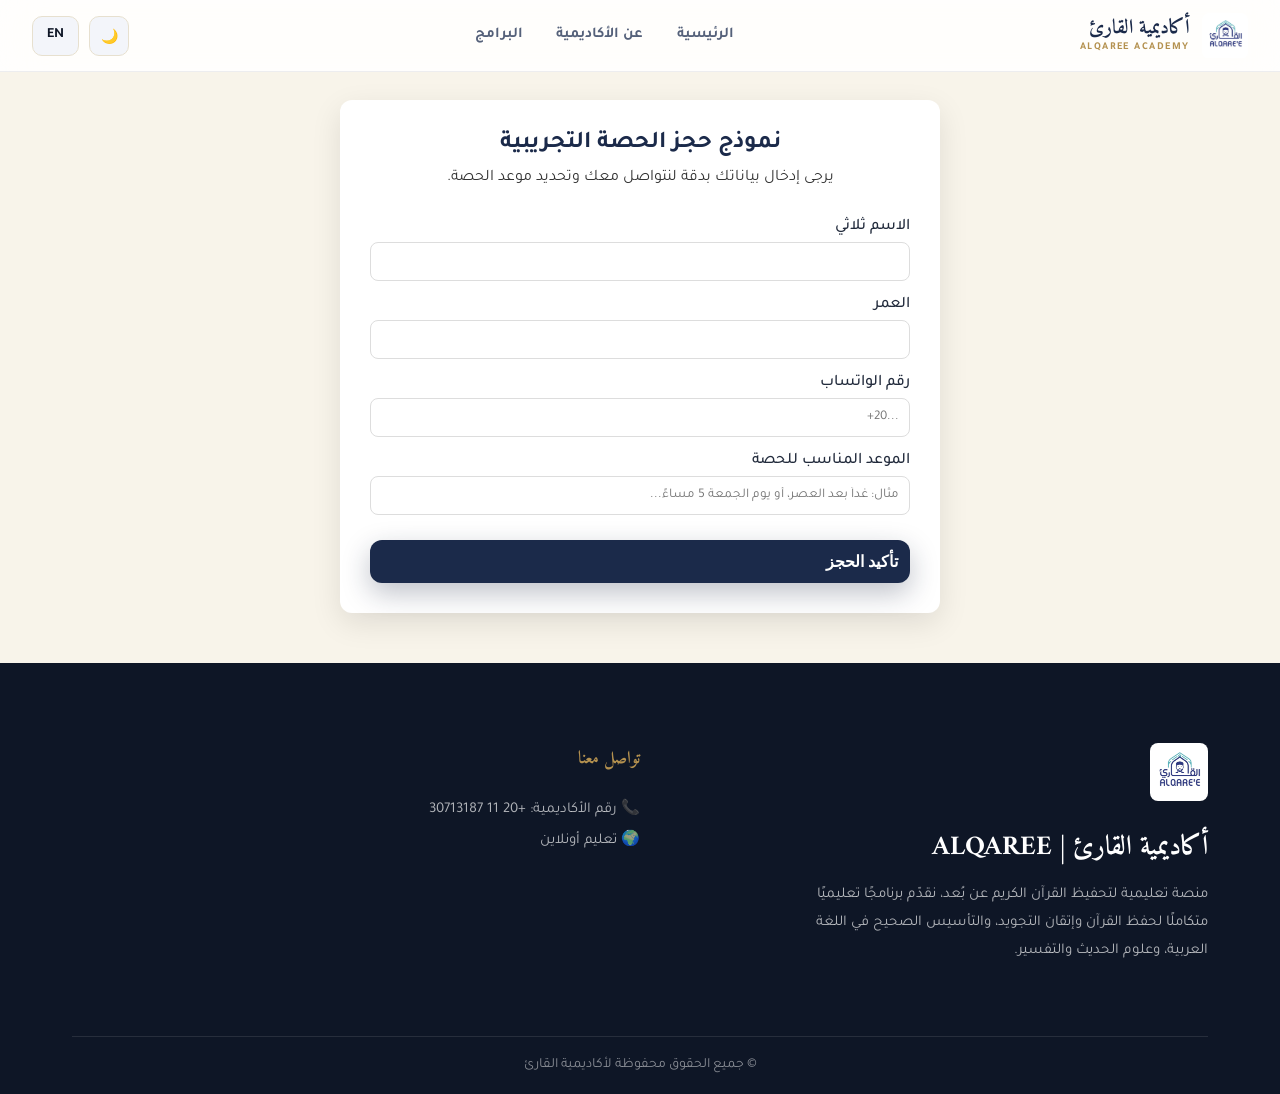
==== commit 323adbd2: "Update booking.html" ====
--- a/booking.html
+++ b/booking.html
@@ -20,7 +20,7 @@
 'https://connect.facebook.net/en_US/fbevents.js');
 fbq('init', '1614909166922702');
 fbq('track', 'PageView');
-// حدث جديد لتتبع من بدأ في ملء البيانات
+// حدث تتبع بدء الحجز
 fbq('track', 'InitiateCheckout'); 
 </script>
 <noscript><img height="1" width="1" style="display:none"
@@ -36,7 +36,6 @@
 <link rel="stylesheet" href="style.css">
 
 <style>
-    /* تنسيقات إضافية لضبط شكل الصفحة لتكون مخصصة للحجز */
     .booking-page-container {
         max-width: 600px;
         margin: 100px auto 50px;
@@ -69,7 +68,6 @@
     </div>
   </a>
   <ul class="nav-links">
-    <!-- تم تعديل الروابط لتعود للصفحة الرئيسية -->
     <li><a href="index.html" data-i18n="nav_home">الرئيسية</a></li>
     <li><a href="index.html#about" data-i18n="nav_about">عن الأكاديمية</a></li>
     <li><a href="index.html#services" data-i18n="nav_services">البرامج</a></li>
@@ -105,10 +103,10 @@
                 <input type="tel" name="whatsapp" dir="ltr" placeholder="+20..." required style="width: 100%; padding: 10px; border: 1px solid #ddd; border-radius: 8px; font-family: inherit; box-sizing: border-box; text-align: right; background: var(--input-bg, #fff); color: var(--text-color, #333);">
             </div>
 
-            <!-- حقل الموعد -->
+            <!-- حقل الموعد (بالتعديل الجديد) -->
             <div>
                 <label style="display: block; margin-bottom: 5px; font-weight: 500;" data-i18n="form_appointment">الموعد المناسب للحصة</label>
-                <input type="datetime-local" name="appointment" required style="width: 100%; padding: 10px; border: 1px solid #ddd; border-radius: 8px; font-family: inherit; box-sizing: border-box; background: var(--input-bg, #fff); color: var(--text-color, #333);">
+                <input type="text" name="appointment" placeholder="مثال: غداً بعد العصر، أو يوم الجمعة 5 مساءً..." required style="width: 100%; padding: 10px; border: 1px solid #ddd; border-radius: 8px; font-family: inherit; box-sizing: border-box; background: var(--input-bg, #fff); color: var(--text-color, #333);">
             </div>
             
             <button type="submit" class="btn-primary" id="submit-btn" style="width: 100%; margin-top: 10px; padding: 12px; font-size: 16px; border: none; cursor: pointer;" data-i18n="form_submit">تأكيد الحجز</button>
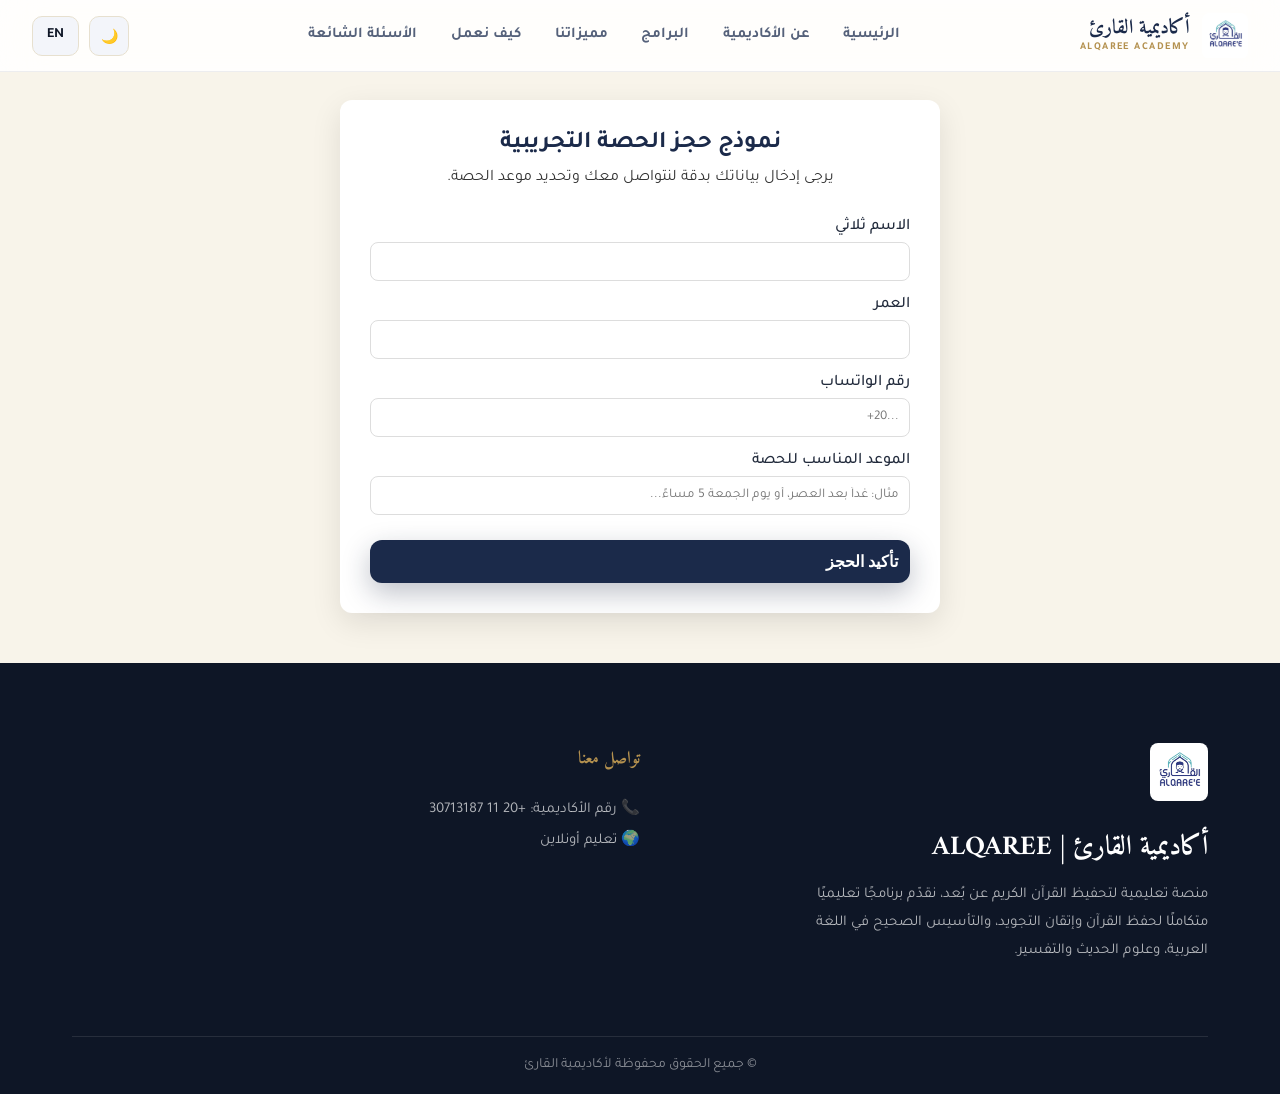
==== commit bf0fd3de: "Add files via upload" ====
--- a/booking.html
+++ b/booking.html
@@ -36,6 +36,7 @@
 <link rel="stylesheet" href="style.css">
 
 <style>
+    /* Booking Page Layout */
     .booking-page-container {
         max-width: 600px;
         margin: 100px auto 50px;
@@ -49,68 +50,133 @@
         color: var(--primary-color, #1B2A4A);
         margin-bottom: 10px;
     }
-    .booking-page-container p {
+    .booking-page-container p.subtitle {
         text-align: center;
         margin-bottom: 30px;
         color: var(--text-color, #333);
     }
+
+    /* Form Styles */
+    .booking-form {
+        display: flex;
+        flex-direction: column;
+        gap: 15px;
+    }
+    .form-group {
+        display: flex;
+        flex-direction: column;
+    }
+    .form-label {
+        display: block;
+        margin-bottom: 5px;
+        font-weight: 500;
+    }
+    .form-input {
+        width: 100%;
+        padding: 10px;
+        border: 1px solid #ddd;
+        border-radius: 8px;
+        font-family: inherit;
+        box-sizing: border-box;
+        background: var(--input-bg, #fff);
+        color: var(--text-color, #333);
+    }
+    .form-input.text-right {
+        text-align: right;
+    }
+    .btn-submit {
+        width: 100%;
+        margin-top: 10px;
+        padding: 12px;
+        font-size: 16px;
+        border: none;
+        cursor: pointer;
+    }
+    .form-message {
+        text-align: center;
+        font-weight: bold;
+        margin-top: 10px;
+        display: none;
+    }
 </style>
 </head>
 <body>
 
 <!-- NAVBAR -->
 <nav id="navbar">
-  <a class="nav-logo" href="index.html">
+  <a class="nav-logo" href="./index.html">
     <img src="assets/logo.jpg" alt="أكاديمية القارئ">
     <div class="nav-logo-text">
       <div class="nav-logo-ar" data-i18n="logo_ar">أكاديمية القارئ</div>
       <div class="nav-logo-en">ALQAREE ACADEMY</div>
     </div>
   </a>
+
   <ul class="nav-links">
-    <li><a href="index.html" data-i18n="nav_home">الرئيسية</a></li>
-    <li><a href="index.html#about" data-i18n="nav_about">عن الأكاديمية</a></li>
-    <li><a href="index.html#services" data-i18n="nav_services">البرامج</a></li>
+    <li><a href="./index.html" data-i18n="nav_home">الرئيسية</a></li>
+    <li><a href="./index.html#about" data-i18n="nav_about">عن الأكاديمية</a></li>
+    <li><a href="./index.html#services" data-i18n="nav_services">البرامج</a></li>
+    <li><a href="./index.html#features" data-i18n="nav_features">مميزاتنا</a></li>
+    <li><a href="./index.html#process" data-i18n="nav_process">كيف نعمل</a></li>
+    <li><a href="./index.html#faq" data-i18n="nav_faq">الأسئلة الشائعة</a></li>
   </ul>
+
   <div class="nav-actions">
     <button class="theme-toggle" id="theme-toggle-btn" aria-label="تبديل الوضع الليلي والنهاري">🌙</button>
     <button class="lang-toggle" id="lang-toggle-btn" aria-label="تبديل اللغة">EN</button>
   </div>
+
+  <button class="nav-hamburger" id="menu-btn" aria-label="فتح القائمة" aria-expanded="false" aria-controls="mobile-menu">
+    <span></span><span></span><span></span>
+  </button>
 </nav>
+
+<div class="mobile-menu" id="mobile-menu">
+  <a href="./index.html" class="mobile-link" data-i18n="nav_home">الرئيسية</a>
+  <a href="./index.html#about" class="mobile-link" data-i18n="nav_about">عن الأكاديمية</a>
+  <a href="./index.html#services" class="mobile-link" data-i18n="nav_services">البرامج</a>
+  <a href="./index.html#features" class="mobile-link" data-i18n="nav_features">مميزاتنا</a>
+  <a href="./index.html#process" class="mobile-link" data-i18n="nav_process">كيف نعمل</a>
+  <a href="./index.html#faq" class="mobile-link" data-i18n="nav_faq">الأسئلة الشائعة</a>
+  <div class="mobile-actions">
+    <button class="theme-toggle" id="mobile-theme-btn">🌙 الوضع الليلي</button>
+    <button class="lang-toggle" id="mobile-lang-btn">English</button>
+  </div>
+</div>
 
 <!-- MAIN BOOKING SECTION -->
 <section class="container">
     <div class="booking-page-container">
         <h2 data-i18n="modal_heading">نموذج حجز الحصة التجريبية</h2>
-        <p>يرجى إدخال بياناتك بدقة لنتواصل معك وتحديد موعد الحصة.</p>
+        <p class="subtitle" data-i18n="booking_subtitle">يرجى إدخال بياناتك بدقة لنتواصل معك وتحديد موعد الحصة.</p>
         
-        <form id="academy-register-form" style="display: flex; flex-direction: column; gap: 15px;">
+        <form id="academy-register-form" method="POST" class="booking-form">
             <!-- حقل الاسم -->
-            <div>
-                <label style="display: block; margin-bottom: 5px; font-weight: 500;" data-i18n="form_name">الاسم ثلاثي</label>
-                <input type="text" name="name" required style="width: 100%; padding: 10px; border: 1px solid #ddd; border-radius: 8px; font-family: inherit; box-sizing: border-box; background: var(--input-bg, #fff); color: var(--text-color, #333);">
+            <div class="form-group">
+                <label class="form-label" data-i18n="form_name">الاسم ثلاثي</label>
+                <input type="text" name="name" class="form-input" required>
             </div>
 
             <!-- حقل العمر -->
-            <div>
-                <label style="display: block; margin-bottom: 5px; font-weight: 500;" data-i18n="form_age">العمر</label>
-                <input type="number" name="age" required style="width: 100%; padding: 10px; border: 1px solid #ddd; border-radius: 8px; font-family: inherit; box-sizing: border-box; background: var(--input-bg, #fff); color: var(--text-color, #333);">
+            <div class="form-group">
+                <label class="form-label" data-i18n="form_age">العمر</label>
+                <input type="number" name="age" class="form-input" required>
             </div>
             
             <!-- حقل الواتساب -->
-            <div>
-                <label style="display: block; margin-bottom: 5px; font-weight: 500;" data-i18n="form_whatsapp">رقم الواتساب</label>
-                <input type="tel" name="whatsapp" dir="ltr" placeholder="+20..." required style="width: 100%; padding: 10px; border: 1px solid #ddd; border-radius: 8px; font-family: inherit; box-sizing: border-box; text-align: right; background: var(--input-bg, #fff); color: var(--text-color, #333);">
-            </div>
-
-            <!-- حقل الموعد (بالتعديل الجديد) -->
-            <div>
-                <label style="display: block; margin-bottom: 5px; font-weight: 500;" data-i18n="form_appointment">الموعد المناسب للحصة</label>
-                <input type="text" name="appointment" placeholder="مثال: غداً بعد العصر، أو يوم الجمعة 5 مساءً..." required style="width: 100%; padding: 10px; border: 1px solid #ddd; border-radius: 8px; font-family: inherit; box-sizing: border-box; background: var(--input-bg, #fff); color: var(--text-color, #333);">
+            <div class="form-group">
+                <label class="form-label" data-i18n="form_whatsapp">رقم الواتساب</label>
+                <input type="tel" name="whatsapp" dir="ltr" placeholder="+20..." autocomplete="tel" class="form-input text-right" required>
+            </div>
+
+            <!-- حقل الموعد -->
+            <div class="form-group">
+                <label class="form-label" data-i18n="form_appointment">الموعد المناسب للحصة</label>
+                <input type="text" name="appointment" placeholder="مثال: غداً بعد العصر، أو يوم الجمعة 5 مساءً..." class="form-input" required>
             </div>
             
-            <button type="submit" class="btn-primary" id="submit-btn" style="width: 100%; margin-top: 10px; padding: 12px; font-size: 16px; border: none; cursor: pointer;" data-i18n="form_submit">تأكيد الحجز</button>
-            <p id="form-message" style="text-align: center; font-weight: bold; margin-top: 10px; display: none;"></p>
+            <button type="submit" class="btn-primary btn-submit" id="submit-btn" data-i18n="form_submit">تأكيد الحجز</button>
+            <p id="form-message" class="form-message"></p>
         </form>
     </div>
 </section>
